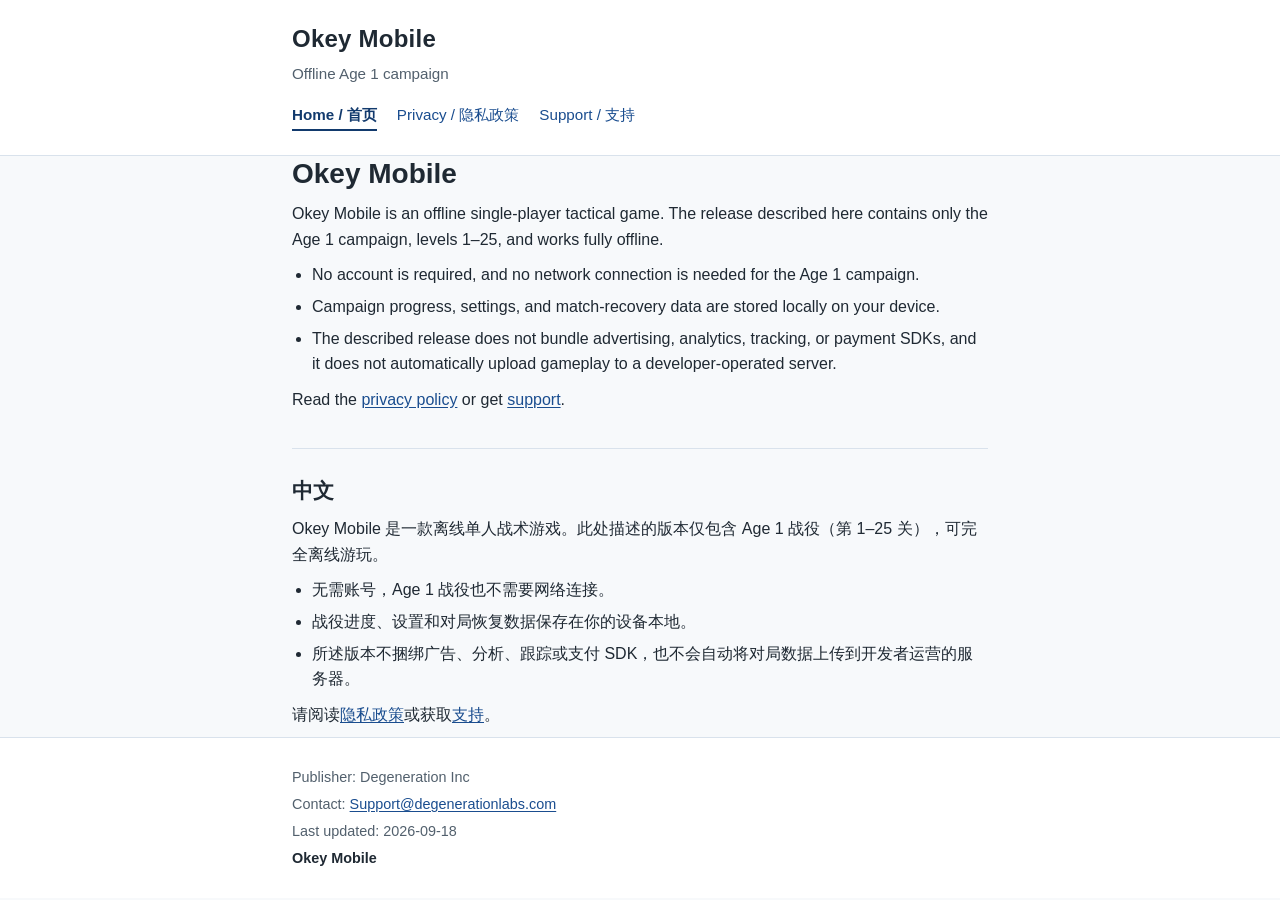
==== index.html @ 5c382545 "Publish Okey Mobile privacy policy and support pages" ====
<!DOCTYPE html>
<html lang="en">
<head>
<meta charset="utf-8">
<meta name="viewport" content="width=device-width, initial-scale=1">
<title>Okey Mobile</title>
<meta name="description" content="Okey Mobile is an offline single-player tactical game. Read the privacy policy and support information for the described release.">
<link rel="stylesheet" href="styles.css">
</head>
<body>
<a class="skip-link" href="#main">Skip to content</a>
<header class="site-header">
  <div class="wrap">
    <p class="brand">Okey Mobile</p>
    <p class="tagline">Offline Age 1 campaign</p>
    <nav class="site-nav" aria-label="Primary">
      <a href="index.html" aria-current="page">Home / 首页</a>
      <a href="privacy.html">Privacy / 隐私政策</a>
      <a href="support.html">Support / 支持</a>
    </nav>
  </div>
</header>
<main id="main" class="wrap">
  <section lang="en" aria-labelledby="home-en">
    <h1 id="home-en">Okey Mobile</h1>
    <p>Okey Mobile is an offline single-player tactical game. The release described here contains only the Age 1 campaign, levels 1&ndash;25, and works fully offline.</p>
    <ul>
      <li>No account is required, and no network connection is needed for the Age 1 campaign.</li>
      <li>Campaign progress, settings, and match-recovery data are stored locally on your device.</li>
      <li>The described release does not bundle advertising, analytics, tracking, or payment SDKs, and it does not automatically upload gameplay to a developer-operated server.</li>
    </ul>
    <p>Read the <a href="privacy.html">privacy policy</a> or get <a href="support.html">support</a>.</p>
  </section>
  <section lang="zh-Hans" aria-labelledby="home-zh">
    <h2 id="home-zh">中文</h2>
    <p>Okey Mobile 是一款离线单人战术游戏。此处描述的版本仅包含 Age 1 战役（第 1&ndash;25 关），可完全离线游玩。</p>
    <ul>
      <li>无需账号，Age 1 战役也不需要网络连接。</li>
      <li>战役进度、设置和对局恢复数据保存在你的设备本地。</li>
      <li>所述版本不捆绑广告、分析、跟踪或支付 SDK，也不会自动将对局数据上传到开发者运营的服务器。</li>
    </ul>
    <p>请阅读<a href="privacy.html">隐私政策</a>或获取<a href="support.html">支持</a>。</p>
  </section>
</main>
<footer class="site-footer">
  <div class="wrap">
    <p>Publisher: Degeneration Inc</p>
    <p>Contact: <a href="mailto:Support@degenerationlabs.com">Support@degenerationlabs.com</a></p>
    <p>Last updated: <time class="time" datetime="2026-09-18">2026-09-18</time></p>
    <p class="brand-footer">Okey Mobile</p>
  </div>
</footer>
</body>
</html>
---- styles.css ----
:root {
  color-scheme: light;
  --text: #1f2933;
  --muted: #52606d;
  --border: #d9e2ec;
  --accent: #1a4d8f;
  --accent-strong: #123a6d;
  --surface: #ffffff;
  --background: #f7f9fb;
}

*,
*::before,
*::after {
  box-sizing: border-box;
}

html {
  font-size: 100%;
}

body {
  margin: 0;
  background: var(--background);
  color: var(--text);
  font-family: -apple-system, BlinkMacSystemFont, "Segoe UI", Roboto, "Helvetica Neue", Arial, "Noto Sans", "PingFang SC", "Hiragino Sans GB", "Microsoft YaHei", sans-serif;
  font-size: 1rem;
  line-height: 1.6;
  text-rendering: optimizeLegibility;
}

a {
  color: var(--accent);
  text-decoration: underline;
  text-underline-offset: 0.15em;
}

a:hover {
  color: var(--accent-strong);
}

a:focus-visible {
  outline: 3px solid var(--accent-strong);
  outline-offset: 2px;
  border-radius: 2px;
}

.skip-link {
  position: absolute;
  left: -9999px;
  top: 0;
  padding: 0.5rem 0.75rem;
  background: var(--surface);
  color: var(--accent-strong);
  z-index: 10;
}

.skip-link:focus {
  left: 0.5rem;
  top: 0.5rem;
}

.wrap {
  width: 100%;
  max-width: 46rem;
  margin: 0 auto;
  padding: 0 1.25rem;
}

.site-header {
  background: var(--surface);
  border-bottom: 1px solid var(--border);
  padding: 1.25rem 0 1.5rem;
}

.brand {
  margin: 0;
  font-size: 1.5rem;
  font-weight: 700;
  letter-spacing: 0.01em;
}

.tagline {
  margin: 0.2rem 0 0.9rem;
  color: var(--muted);
  font-size: 0.95rem;
}

.site-nav {
  display: flex;
  flex-wrap: wrap;
  gap: 0.5rem 1.25rem;
  font-size: 0.95rem;
}

.site-nav a {
  text-decoration: none;
  padding: 0.15rem 0;
  border-bottom: 2px solid transparent;
}

.site-nav a:hover {
  border-bottom-color: var(--accent);
}

.site-nav a[aria-current="page"] {
  color: var(--accent-strong);
  font-weight: 600;
  border-bottom-color: var(--accent-strong);
}

main {
  padding: 2rem 0 3rem;
}

main section + section {
  margin-top: 2.25rem;
  padding-top: 1.75rem;
  border-top: 1px solid var(--border);
}

h1 {
  margin: 0 0 0.5rem;
  font-size: 1.75rem;
  line-height: 1.25;
}

h2 {
  margin: 0 0 0.75rem;
  font-size: 1.3rem;
  line-height: 1.3;
}

h3 {
  margin: 1.6rem 0 0.5rem;
  font-size: 1.05rem;
  line-height: 1.35;
}

h2 + h3,
h1 + h3 {
  margin-top: 1rem;
}

p {
  margin: 0.6rem 0;
}

ul {
  margin: 0.6rem 0;
  padding-left: 1.25rem;
}

li + li {
  margin-top: 0.4rem;
}

.lead {
  color: var(--muted);
  font-size: 1.05rem;
}

.time {
  color: var(--muted);
}

.site-footer {
  background: var(--surface);
  border-top: 1px solid var(--border);
  padding: 1.5rem 0;
  color: var(--muted);
  font-size: 0.9rem;
}

.site-footer p {
  margin: 0.25rem 0;
}

.site-footer .brand-footer {
  color: var(--text);
  font-weight: 600;
}

@media (max-width: 30rem) {
  .brand {
    font-size: 1.3rem;
  }

  h1 {
    font-size: 1.5rem;
  }

  main {
    padding: 1.5rem 0 2.25rem;
  }
}

@media (prefers-reduced-motion: reduce) {
  * {
    animation-duration: 0.001ms !important;
    animation-iteration-count: 1 !important;
    transition-duration: 0.001ms !important;
  }
}
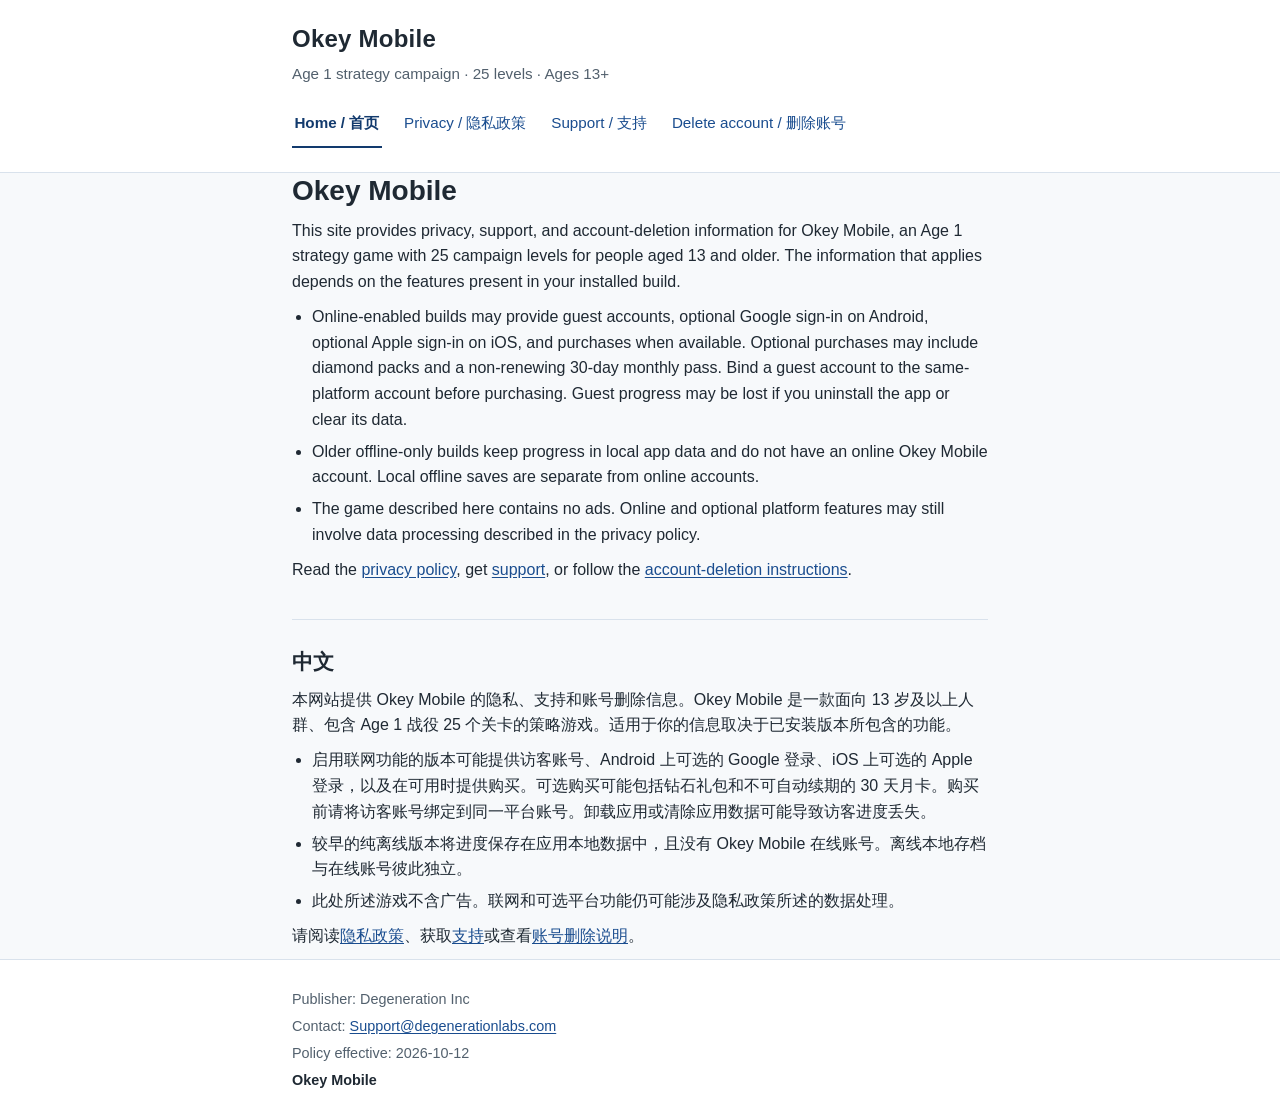
==== commit 286496f0: "Update Okey privacy support and account deletion pages" ====
--- a/index.html
+++ b/index.html
@@ -3,52 +3,49 @@
 <head>
 <meta charset="utf-8">
 <meta name="viewport" content="width=device-width, initial-scale=1">
-<title>Okey Mobile</title>
-<meta name="description" content="Okey Mobile is an offline single-player tactical game. Read the privacy policy and support information for the described release.">
+<title>Okey Mobile information</title>
+<meta name="description" content="Privacy, support, and account deletion information for Okey Mobile.">
 <link rel="stylesheet" href="styles.css">
 </head>
 <body>
 <a class="skip-link" href="#main">Skip to content</a>
-<header class="site-header">
-  <div class="wrap">
-    <p class="brand">Okey Mobile</p>
-    <p class="tagline">Offline Age 1 campaign</p>
-    <nav class="site-nav" aria-label="Primary">
-      <a href="index.html" aria-current="page">Home / 首页</a>
-      <a href="privacy.html">Privacy / 隐私政策</a>
-      <a href="support.html">Support / 支持</a>
-    </nav>
-  </div>
-</header>
+<header class="site-header"><div class="wrap">
+  <p class="brand">Okey Mobile</p>
+  <p class="tagline">Age 1 strategy campaign · 25 levels · Ages 13+</p>
+  <nav class="site-nav" aria-label="Primary">
+    <a href="index.html" aria-current="page">Home / 首页</a>
+    <a href="privacy.html">Privacy / 隐私政策</a>
+    <a href="support.html">Support / 支持</a>
+    <a href="delete-account.html">Delete account / 删除账号</a>
+  </nav>
+</div></header>
 <main id="main" class="wrap">
   <section lang="en" aria-labelledby="home-en">
     <h1 id="home-en">Okey Mobile</h1>
-    <p>Okey Mobile is an offline single-player tactical game. The release described here contains only the Age 1 campaign, levels 1&ndash;25, and works fully offline.</p>
+    <p>This site provides privacy, support, and account-deletion information for Okey Mobile, an Age 1 strategy game with 25 campaign levels for people aged 13 and older. The information that applies depends on the features present in your installed build.</p>
     <ul>
-      <li>No account is required, and no network connection is needed for the Age 1 campaign.</li>
-      <li>Campaign progress, settings, and match-recovery data are stored locally on your device.</li>
-      <li>The described release does not bundle advertising, analytics, tracking, or payment SDKs, and it does not automatically upload gameplay to a developer-operated server.</li>
+      <li>Online-enabled builds may provide guest accounts, optional Google sign-in on Android, optional Apple sign-in on iOS, and purchases when available. Optional purchases may include diamond packs and a non-renewing 30-day monthly pass. Bind a guest account to the same-platform account before purchasing. Guest progress may be lost if you uninstall the app or clear its data.</li>
+      <li>Older offline-only builds keep progress in local app data and do not have an online Okey Mobile account. Local offline saves are separate from online accounts.</li>
+      <li>The game described here contains no ads. Online and optional platform features may still involve data processing described in the privacy policy.</li>
     </ul>
-    <p>Read the <a href="privacy.html">privacy policy</a> or get <a href="support.html">support</a>.</p>
+    <p>Read the <a href="privacy.html">privacy policy</a>, get <a href="support.html">support</a>, or follow the <a href="delete-account.html">account-deletion instructions</a>.</p>
   </section>
   <section lang="zh-Hans" aria-labelledby="home-zh">
     <h2 id="home-zh">中文</h2>
-    <p>Okey Mobile 是一款离线单人战术游戏。此处描述的版本仅包含 Age 1 战役（第 1&ndash;25 关），可完全离线游玩。</p>
+    <p>本网站提供 Okey Mobile 的隐私、支持和账号删除信息。Okey Mobile 是一款面向 13 岁及以上人群、包含 Age 1 战役 25 个关卡的策略游戏。适用于你的信息取决于已安装版本所包含的功能。</p>
     <ul>
-      <li>无需账号，Age 1 战役也不需要网络连接。</li>
-      <li>战役进度、设置和对局恢复数据保存在你的设备本地。</li>
-      <li>所述版本不捆绑广告、分析、跟踪或支付 SDK，也不会自动将对局数据上传到开发者运营的服务器。</li>
+      <li>启用联网功能的版本可能提供访客账号、Android 上可选的 Google 登录、iOS 上可选的 Apple 登录，以及在可用时提供购买。可选购买可能包括钻石礼包和不可自动续期的 30 天月卡。购买前请将访客账号绑定到同一平台账号。卸载应用或清除应用数据可能导致访客进度丢失。</li>
+      <li>较早的纯离线版本将进度保存在应用本地数据中，且没有 Okey Mobile 在线账号。离线本地存档与在线账号彼此独立。</li>
+      <li>此处所述游戏不含广告。联网和可选平台功能仍可能涉及隐私政策所述的数据处理。</li>
     </ul>
-    <p>请阅读<a href="privacy.html">隐私政策</a>或获取<a href="support.html">支持</a>。</p>
+    <p>请阅读<a href="privacy.html">隐私政策</a>、获取<a href="support.html">支持</a>或查看<a href="delete-account.html">账号删除说明</a>。</p>
   </section>
 </main>
-<footer class="site-footer">
-  <div class="wrap">
-    <p>Publisher: Degeneration Inc</p>
-    <p>Contact: <a href="mailto:Support@degenerationlabs.com">Support@degenerationlabs.com</a></p>
-    <p>Last updated: <time class="time" datetime="2026-09-18">2026-09-18</time></p>
-    <p class="brand-footer">Okey Mobile</p>
-  </div>
-</footer>
+<footer class="site-footer"><div class="wrap">
+  <p>Publisher: Degeneration Inc</p>
+  <p>Contact: <a href="mailto:Support@degenerationlabs.com">Support@degenerationlabs.com</a></p>
+  <p>Policy effective: <time class="time" datetime="2026-10-12">2026-10-12</time></p>
+  <p class="brand-footer">Okey Mobile</p>
+</div></footer>
 </body>
 </html>
--- a/styles.css
+++ b/styles.css
@@ -95,7 +95,10 @@
 
 .site-nav a {
   text-decoration: none;
-  padding: 0.15rem 0;
+  display: inline-flex;
+  align-items: center;
+  min-height: 3rem;
+  padding: 0.35rem 0.15rem;
   border-bottom: 2px solid transparent;
 }
 
@@ -111,6 +114,19 @@
 
 main {
   padding: 2rem 0 3rem;
+  overflow-wrap: anywhere;
+}
+
+.action-link {
+  display: inline-flex;
+  align-items: center;
+  min-height: 3rem;
+  padding: 0.45rem 0.75rem;
+  border: 1px solid var(--accent);
+  border-radius: 0.3rem;
+  background: var(--surface);
+  font-weight: 600;
+  text-decoration: none;
 }
 
 main section + section {
@@ -160,6 +176,15 @@
   font-size: 1.05rem;
 }
 
+.notice {
+  margin: 0 0 1.5rem;
+  padding: 0.9rem 1rem;
+  border: 2px solid #8a4b08;
+  border-radius: 0.35rem;
+  background: #fff4d6;
+  color: #472900;
+}
+
 .time {
   color: var(--muted);
 }
@@ -170,6 +195,7 @@
   padding: 1.5rem 0;
   color: var(--muted);
   font-size: 0.9rem;
+  overflow-wrap: anywhere;
 }
 
 .site-footer p {
